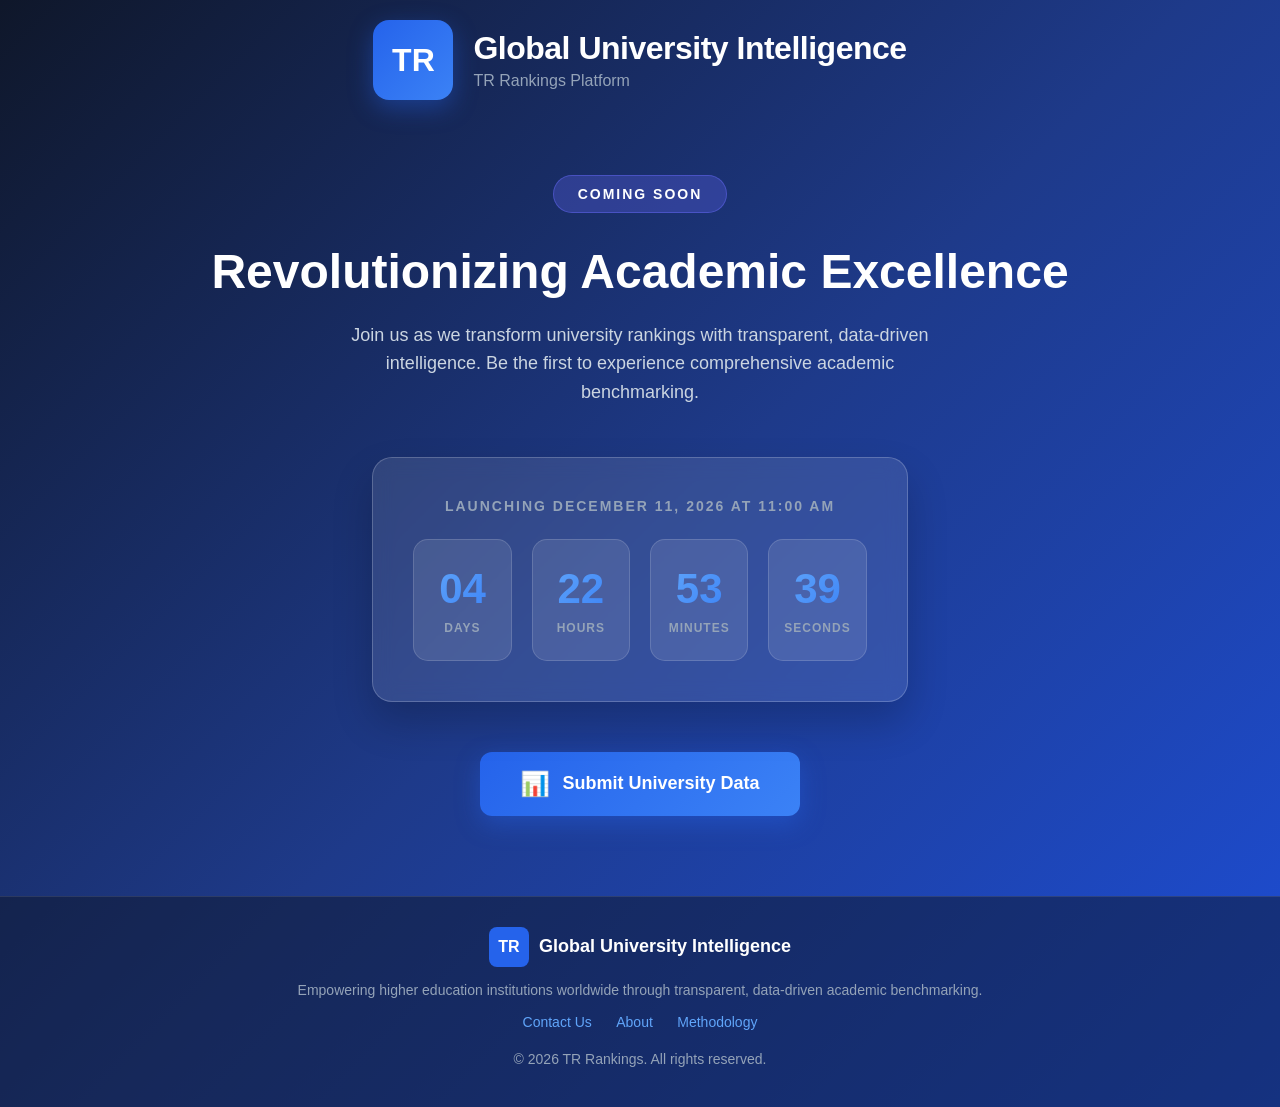
==== index.html @ 33dc9a9e "Update home page with Coming Soon countdown and DataHub button - Redesigned index.html with static H" ====
<!DOCTYPE html>
<html lang="en">
<head>
  <meta charset="UTF-8">
  <meta name="viewport" content="width=device-width, initial-scale=1.0">
  <meta name="description" content="TR Rankings - Global University Intelligence. Launching December 11, 2026 at 11:00 AM.">
  <title>TR Rankings - Global University Intelligence</title>
  <style>
    * {
      margin: 0;
      padding: 0;
      box-sizing: border-box;
    }

    body {
      font-family: 'Segoe UI', Tahoma, Geneva, Verdana, sans-serif;
      background: linear-gradient(135deg, #0f172a 0%, #1e3a8a 50%, #1d4ed8 100%);
      min-height: 100vh;
      color: white;
      display: flex;
      flex-direction: column;
    }

    .container {
      max-width: 1200px;
      margin: 0 auto;
      padding: 20px;
      flex: 1;
      display: flex;
      flex-direction: column;
      justify-content: center;
      align-items: center;
    }

    /* Header / Logo Section */
    .header {
      text-align: center;
      margin-bottom: 60px;
    }

    .logo-container {
      display: inline-flex;
      align-items: center;
      gap: 20px;
      margin-bottom: 15px;
    }

    .logo {
      width: 80px;
      height: 80px;
      background: linear-gradient(135deg, #2563eb 0%, #3b82f6 100%);
      border-radius: 16px;
      display: flex;
      align-items: center;
      justify-content: center;
      font-size: 32px;
      font-weight: bold;
      box-shadow: 0 8px 24px rgba(37, 99, 235, 0.4);
    }

    .brand {
      text-align: left;
    }

    .brand-title {
      font-size: 32px;
      font-weight: bold;
      margin-bottom: 5px;
      letter-spacing: -0.5px;
    }

    .brand-subtitle {
      font-size: 16px;
      color: #94a3b8;
      font-weight: 500;
    }

    /* Coming Soon Badge */
    .coming-soon {
      display: inline-block;
      background: rgba(99, 102, 241, 0.3);
      padding: 10px 24px;
      border-radius: 25px;
      font-size: 14px;
      font-weight: bold;
      text-transform: uppercase;
      letter-spacing: 2px;
      margin-bottom: 30px;
      border: 1px solid rgba(99, 102, 241, 0.5);
      animation: pulse 2s infinite;
    }

    @keyframes pulse {
      0%, 100% {
        box-shadow: 0 0 0 0 rgba(99, 102, 241, 0.4);
      }
      50% {
        box-shadow: 0 0 0 10px rgba(99, 102, 241, 0);
      }
    }

    /* Hero Text */
    .hero-text {
      text-align: center;
      margin-bottom: 50px;
    }

    .hero-text h1 {
      font-size: 48px;
      font-weight: bold;
      margin-bottom: 20px;
      line-height: 1.2;
    }

    .hero-text p {
      font-size: 18px;
      color: #cbd5e1;
      max-width: 600px;
      margin: 0 auto;
      line-height: 1.6;
    }

    /* Countdown Timer */
    .countdown {
      background: rgba(255, 255, 255, 0.1);
      backdrop-filter: blur(10px);
      padding: 40px;
      border-radius: 20px;
      max-width: 700px;
      margin: 0 auto 50px;
      border: 1px solid rgba(255, 255, 255, 0.2);
      box-shadow: 0 20px 40px rgba(0, 0, 0, 0.2);
    }

    .countdown-label {
      text-align: center;
      font-size: 14px;
      font-weight: bold;
      text-transform: uppercase;
      letter-spacing: 2px;
      margin-bottom: 25px;
      color: #94a3b8;
    }

    .countdown-timer {
      display: grid;
      grid-template-columns: repeat(4, 1fr);
      gap: 20px;
    }

    .countdown-item {
      background: rgba(255, 255, 255, 0.1);
      padding: 25px 15px;
      border-radius: 15px;
      text-align: center;
      border: 1px solid rgba(255, 255, 255, 0.15);
      transition: transform 0.3s, box-shadow 0.3s;
    }

    .countdown-item:hover {
      transform: translateY(-5px);
      box-shadow: 0 10px 30px rgba(0, 0, 0, 0.2);
    }

    .countdown-number {
      font-size: 42px;
      font-weight: bold;
      margin-bottom: 8px;
      background: linear-gradient(135deg, #60a5fa 0%, #3b82f6 100%);
      -webkit-background-clip: text;
      -webkit-text-fill-color: transparent;
      background-clip: text;
    }

    .countdown-unit {
      font-size: 12px;
      font-weight: bold;
      text-transform: uppercase;
      letter-spacing: 1px;
      color: #94a3b8;
    }

    /* DataHub Button */
    .datahub-section {
      text-align: center;
      margin-bottom: 60px;
    }

    .datahub-btn {
      display: inline-flex;
      align-items: center;
      gap: 12px;
      padding: 18px 40px;
      background: linear-gradient(135deg, #2563eb 0%, #3b82f6 100%);
      color: white;
      border: none;
      border-radius: 12px;
      font-size: 18px;
      font-weight: bold;
      cursor: pointer;
      text-decoration: none;
      box-shadow: 0 8px 24px rgba(37, 99, 235, 0.4);
      transition: all 0.3s;
    }

    .datahub-btn:hover {
      transform: translateY(-3px);
      box-shadow: 0 12px 32px rgba(37, 99, 235, 0.5);
    }

    .datahub-btn:active {
      transform: translateY(-1px);
    }

    .datahub-btn-icon {
      font-size: 24px;
    }

    /* Footer */
    footer {
      background: rgba(15, 23, 42, 0.5);
      padding: 30px 20px;
      text-align: center;
      border-top: 1px solid rgba(255, 255, 255, 0.1);
    }

    .footer-content {
      max-width: 1200px;
      margin: 0 auto;
    }

    .footer-logo {
      display: inline-flex;
      align-items: center;
      gap: 10px;
      margin-bottom: 15px;
    }

    .footer-logo-box {
      width: 40px;
      height: 40px;
      background: #2563eb;
      border-radius: 8px;
      display: flex;
      align-items: center;
      justify-content: center;
      font-size: 16px;
      font-weight: bold;
    }

    .footer-brand-name {
      font-size: 18px;
      font-weight: bold;
    }

    .footer-text {
      color: #94a3b8;
      font-size: 14px;
      margin-bottom: 10px;
    }

    .footer-links {
      margin-top: 15px;
    }

    .footer-links a {
      color: #60a5fa;
      text-decoration: none;
      margin: 0 10px;
      font-size: 14px;
      transition: color 0.3s;
    }

    .footer-links a:hover {
      color: #93c5fd;
    }

    /* Responsive */
    @media (max-width: 768px) {
      .logo-container {
        flex-direction: column;
        gap: 10px;
      }

      .brand {
        text-align: center;
      }

      .brand-title {
        font-size: 24px;
      }

      .hero-text h1 {
        font-size: 32px;
      }

      .countdown-timer {
        grid-template-columns: repeat(2, 1fr);
        gap: 15px;
      }

      .countdown-number {
        font-size: 32px;
      }

      .datahub-btn {
        padding: 15px 30px;
        font-size: 16px;
      }
    }
  </style>
</head>
<body>

  <div class="container">
    <!-- Header / Logo Section -->
    <header class="header">
      <div class="logo-container">
        <div class="logo">TR</div>
        <div class="brand">
          <div class="brand-title">Global University Intelligence</div>
          <div class="brand-subtitle">TR Rankings Platform</div>
        </div>
      </div>
    </header>

    <!-- Coming Soon Badge -->
    <div class="coming-soon">Coming Soon</div>

    <!-- Hero Text -->
    <div class="hero-text">
      <h1>Revolutionizing Academic Excellence</h1>
      <p>
        Join us as we transform university rankings with transparent, data-driven intelligence.
        Be the first to experience comprehensive academic benchmarking.
      </p>
    </div>

    <!-- Countdown Timer -->
    <div class="countdown">
      <div class="countdown-label">Launching December 11, 2026 at 11:00 AM</div>
      <div class="countdown-timer">
        <div class="countdown-item">
          <div class="countdown-number" id="days">00</div>
          <div class="countdown-unit">Days</div>
        </div>
        <div class="countdown-item">
          <div class="countdown-number" id="hours">00</div>
          <div class="countdown-unit">Hours</div>
        </div>
        <div class="countdown-item">
          <div class="countdown-number" id="minutes">00</div>
          <div class="countdown-unit">Minutes</div>
        </div>
        <div class="countdown-item">
          <div class="countdown-number" id="seconds">00</div>
          <div class="countdown-unit">Seconds</div>
        </div>
      </div>
    </div>

    <!-- DataHub Button -->
    <div class="datahub-section">
      <a href="#datahub" class="datahub-btn" onclick="alert('DataHub form will open here!'); return false;">
        <span class="datahub-btn-icon">📊</span>
        Submit University Data
      </a>
    </div>
  </div>

  <!-- Footer -->
  <footer>
    <div class="footer-content">
      <div class="footer-logo">
        <div class="footer-logo-box">TR</div>
        <div class="footer-brand-name">Global University Intelligence</div>
      </div>
      <p class="footer-text">Empowering higher education institutions worldwide through transparent, data-driven academic benchmarking.</p>
      <div class="footer-links">
        <a href="mailto:admin@trrankings.com">Contact Us</a>
        <a href="#">About</a>
        <a href="#">Methodology</a>
      </div>
      <p class="footer-text" style="margin-top: 20px;">© 2026 TR Rankings. All rights reserved.</p>
    </div>
  </footer>

  <script>
    // Set launch date - December 11, 2026 at 11:00 AM
    const launchDate = new Date('2026-12-11T11:00:00+05:30').getTime();

    // Countdown Timer
    function updateCountdown() {
      const now = new Date().getTime();
      const distance = launchDate - now;

      if (distance < 0) {
        document.getElementById('days').textContent = '00';
        document.getElementById('hours').textContent = '00';
        document.getElementById('minutes').textContent = '00';
        document.getElementById('seconds').textContent = '00';
        return;
      }

      const days = Math.floor(distance / (1000 * 60 * 60 * 24));
      const hours = Math.floor((distance % (1000 * 60 * 60 * 24)) / (1000 * 60 * 60));
      const minutes = Math.floor((distance % (1000 * 60 * 60)) / (1000 * 60));
      const seconds = Math.floor((distance % (1000 * 60)) / 1000);

      document.getElementById('days').textContent = days.toString().padStart(2, '0');
      document.getElementById('hours').textContent = hours.toString().padStart(2, '0');
      document.getElementById('minutes').textContent = minutes.toString().padStart(2, '0');
      document.getElementById('seconds').textContent = seconds.toString().padStart(2, '0');
    }

    // Update countdown every second
    updateCountdown();
    setInterval(updateCountdown, 1000);
  </script>

</body>
</html>
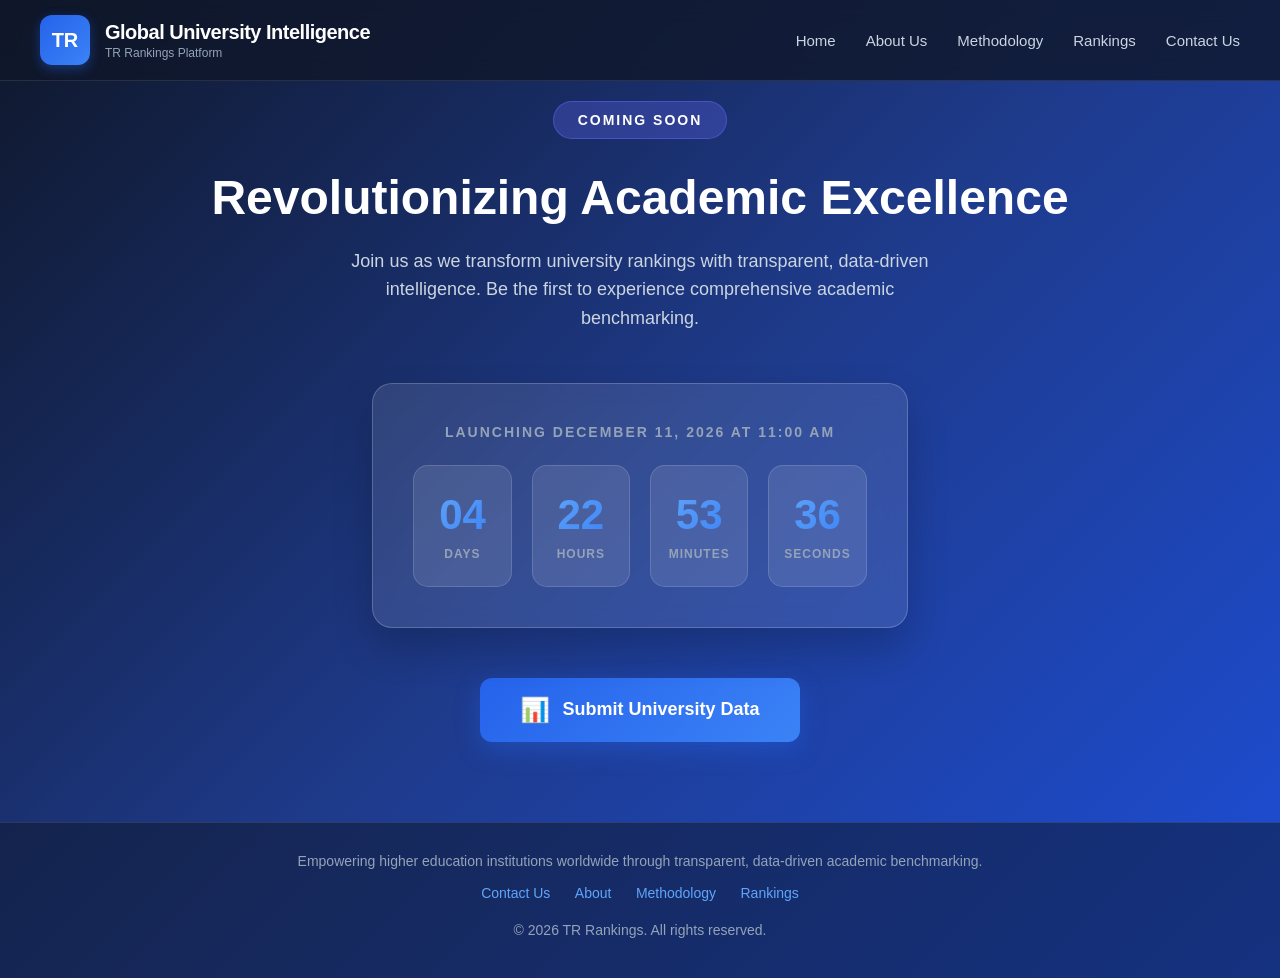
==== commit 65a5f36b: "Add navigation header with brand on left and menu on right - Added sticky navigation header at top o" ====
--- a/index.html
+++ b/index.html
@@ -21,6 +21,99 @@
       flex-direction: column;
     }
 
+    /* Navigation Header */
+    .nav-header {
+      background: rgba(15, 23, 42, 0.8);
+      backdrop-filter: blur(10px);
+      padding: 15px 40px;
+      display: flex;
+      justify-content: space-between;
+      align-items: center;
+      border-bottom: 1px solid rgba(255, 255, 255, 0.1);
+      position: sticky;
+      top: 0;
+      z-index: 1000;
+    }
+
+    .nav-brand {
+      display: flex;
+      align-items: center;
+      gap: 15px;
+    }
+
+    .logo {
+      width: 50px;
+      height: 50px;
+      background: linear-gradient(135deg, #2563eb 0%, #3b82f6 100%);
+      border-radius: 12px;
+      display: flex;
+      align-items: center;
+      justify-content: center;
+      font-size: 20px;
+      font-weight: bold;
+      box-shadow: 0 4px 12px rgba(37, 99, 235, 0.4);
+    }
+
+    .brand {
+      text-align: left;
+    }
+
+    .brand-title {
+      font-size: 20px;
+      font-weight: bold;
+      margin-bottom: 2px;
+      letter-spacing: -0.5px;
+    }
+
+    .brand-subtitle {
+      font-size: 12px;
+      color: #94a3b8;
+      font-weight: 500;
+    }
+
+    .nav-menu {
+      display: flex;
+      gap: 30px;
+      align-items: center;
+    }
+
+    .nav-menu a {
+      color: #cbd5e1;
+      text-decoration: none;
+      font-size: 15px;
+      font-weight: 500;
+      transition: color 0.3s;
+      position: relative;
+    }
+
+    .nav-menu a:hover {
+      color: #60a5fa;
+    }
+
+    .nav-menu a::after {
+      content: '';
+      position: absolute;
+      bottom: -5px;
+      left: 0;
+      width: 0;
+      height: 2px;
+      background: #60a5fa;
+      transition: width 0.3s;
+    }
+
+    .nav-menu a:hover::after {
+      width: 100%;
+    }
+
+    .mobile-menu-toggle {
+      display: none;
+      background: none;
+      border: none;
+      color: white;
+      font-size: 24px;
+      cursor: pointer;
+    }
+
     .container {
       max-width: 1200px;
       margin: 0 auto;
@@ -30,49 +123,6 @@
       flex-direction: column;
       justify-content: center;
       align-items: center;
-    }
-
-    /* Header / Logo Section */
-    .header {
-      text-align: center;
-      margin-bottom: 60px;
-    }
-
-    .logo-container {
-      display: inline-flex;
-      align-items: center;
-      gap: 20px;
-      margin-bottom: 15px;
-    }
-
-    .logo {
-      width: 80px;
-      height: 80px;
-      background: linear-gradient(135deg, #2563eb 0%, #3b82f6 100%);
-      border-radius: 16px;
-      display: flex;
-      align-items: center;
-      justify-content: center;
-      font-size: 32px;
-      font-weight: bold;
-      box-shadow: 0 8px 24px rgba(37, 99, 235, 0.4);
-    }
-
-    .brand {
-      text-align: left;
-    }
-
-    .brand-title {
-      font-size: 32px;
-      font-weight: bold;
-      margin-bottom: 5px;
-      letter-spacing: -0.5px;
-    }
-
-    .brand-subtitle {
-      font-size: 16px;
-      color: #94a3b8;
-      font-weight: 500;
     }
 
     /* Coming Soon Badge */
@@ -229,30 +279,6 @@
       margin: 0 auto;
     }
 
-    .footer-logo {
-      display: inline-flex;
-      align-items: center;
-      gap: 10px;
-      margin-bottom: 15px;
-    }
-
-    .footer-logo-box {
-      width: 40px;
-      height: 40px;
-      background: #2563eb;
-      border-radius: 8px;
-      display: flex;
-      align-items: center;
-      justify-content: center;
-      font-size: 16px;
-      font-weight: bold;
-    }
-
-    .footer-brand-name {
-      font-size: 18px;
-      font-weight: bold;
-    }
-
     .footer-text {
       color: #94a3b8;
       font-size: 14px;
@@ -277,17 +303,50 @@
 
     /* Responsive */
     @media (max-width: 768px) {
-      .logo-container {
+      .mobile-menu-toggle {
+        display: block;
+      }
+
+      .nav-menu {
+        display: none;
         flex-direction: column;
-        gap: 10px;
-      }
-
-      .brand {
+        position: absolute;
+        top: 100%;
+        left: 0;
+        right: 0;
+        background: rgba(15, 23, 42, 0.95);
+        backdrop-filter: blur(10px);
+        padding: 20px;
+        border-bottom: 1px solid rgba(255, 255, 255, 0.1);
+        gap: 15px;
+      }
+
+      .nav-menu.show {
+        display: flex;
+      }
+
+      .nav-menu a {
+        font-size: 16px;
+        padding: 10px;
         text-align: center;
       }
 
+      .nav-brand {
+        flex: 1;
+      }
+
       .brand-title {
-        font-size: 24px;
+        font-size: 16px;
+      }
+
+      .brand-subtitle {
+        font-size: 11px;
+      }
+
+      .logo {
+        width: 40px;
+        height: 40px;
+        font-size: 16px;
       }
 
       .hero-text h1 {
@@ -312,18 +371,26 @@
 </head>
 <body>
 
+  <!-- Navigation Header -->
+  <nav class="nav-header">
+    <div class="nav-brand">
+      <div class="logo">TR</div>
+      <div class="brand">
+        <div class="brand-title">Global University Intelligence</div>
+        <div class="brand-subtitle">TR Rankings Platform</div>
+      </div>
+    </div>
+    <button class="mobile-menu-toggle" onclick="toggleMobileMenu()">☰</button>
+    <div class="nav-menu" id="navMenu">
+      <a href="index.html">Home</a>
+      <a href="about.html">About Us</a>
+      <a href="methodology.html">Methodology</a>
+      <a href="rankings.html">Rankings</a>
+      <a href="#contact">Contact Us</a>
+    </div>
+  </nav>
+
   <div class="container">
-    <!-- Header / Logo Section -->
-    <header class="header">
-      <div class="logo-container">
-        <div class="logo">TR</div>
-        <div class="brand">
-          <div class="brand-title">Global University Intelligence</div>
-          <div class="brand-subtitle">TR Rankings Platform</div>
-        </div>
-      </div>
-    </header>
-
     <!-- Coming Soon Badge -->
     <div class="coming-soon">Coming Soon</div>
 
@@ -371,21 +438,24 @@
   <!-- Footer -->
   <footer>
     <div class="footer-content">
-      <div class="footer-logo">
-        <div class="footer-logo-box">TR</div>
-        <div class="footer-brand-name">Global University Intelligence</div>
-      </div>
       <p class="footer-text">Empowering higher education institutions worldwide through transparent, data-driven academic benchmarking.</p>
       <div class="footer-links">
         <a href="mailto:admin@trrankings.com">Contact Us</a>
-        <a href="#">About</a>
-        <a href="#">Methodology</a>
+        <a href="about.html">About</a>
+        <a href="methodology.html">Methodology</a>
+        <a href="rankings.html">Rankings</a>
       </div>
       <p class="footer-text" style="margin-top: 20px;">© 2026 TR Rankings. All rights reserved.</p>
     </div>
   </footer>
 
   <script>
+    // Mobile menu toggle
+    function toggleMobileMenu() {
+      const navMenu = document.getElementById('navMenu');
+      navMenu.classList.toggle('show');
+    }
+
     // Set launch date - December 11, 2026 at 11:00 AM
     const launchDate = new Date('2026-12-11T11:00:00+05:30').getTime();
 
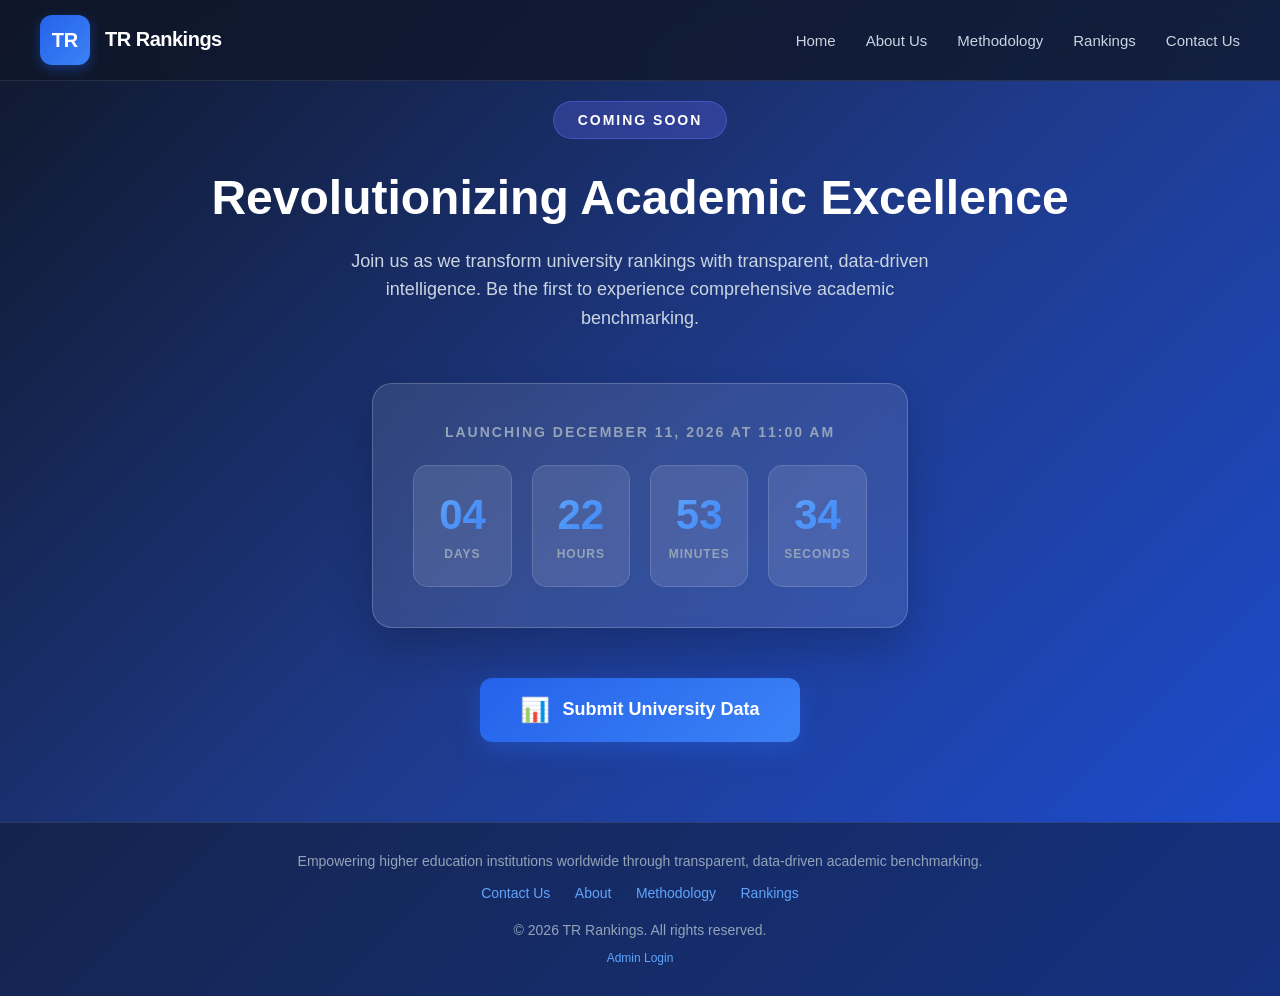
==== commit ca62f437: "update index.html" ====
--- a/index.html
+++ b/index.html
@@ -4,7 +4,7 @@
   <meta charset="UTF-8">
   <meta name="viewport" content="width=device-width, initial-scale=1.0">
   <meta name="description" content="TR Rankings - Global University Intelligence. Launching December 11, 2026 at 11:00 AM.">
-  <title>TR Rankings - Global University Intelligence</title>
+  <title>TR Rankings</title>
   <style>
     * {
       margin: 0;
@@ -301,6 +301,136 @@
       color: #93c5fd;
     }
 
+    /* Modal Styles */
+    .modal {
+      display: none;
+      position: fixed;
+      z-index: 2000;
+      left: 0;
+      top: 0;
+      width: 100%;
+      height: 100%;
+      background-color: rgba(0, 0, 0, 0.7);
+      backdrop-filter: blur(5px);
+    }
+
+    .modal.show {
+      display: flex;
+      align-items: center;
+      justify-content: center;
+    }
+
+    .modal-content {
+      background: linear-gradient(135deg, #1e3a8a 0%, #1d4ed8 100%);
+      padding: 40px;
+      border-radius: 20px;
+      max-width: 600px;
+      width: 90%;
+      max-height: 90vh;
+      overflow-y: auto;
+      border: 1px solid rgba(255, 255, 255, 0.2);
+      box-shadow: 0 20px 60px rgba(0, 0, 0, 0.4);
+      position: relative;
+    }
+
+    .modal-close {
+      position: absolute;
+      top: 20px;
+      right: 25px;
+      font-size: 28px;
+      font-weight: bold;
+      color: #cbd5e1;
+      cursor: pointer;
+      transition: color 0.3s;
+    }
+
+    .modal-close:hover {
+      color: white;
+    }
+
+    .modal-title {
+      font-size: 28px;
+      font-weight: bold;
+      margin-bottom: 10px;
+      text-align: center;
+    }
+
+    .modal-subtitle {
+      font-size: 14px;
+      color: #94a3b8;
+      text-align: center;
+      margin-bottom: 30px;
+    }
+
+    .form-group {
+      margin-bottom: 20px;
+    }
+
+    .form-label {
+      display: block;
+      margin-bottom: 8px;
+      font-size: 14px;
+      font-weight: 500;
+      color: #cbd5e1;
+    }
+
+    .form-input,
+    .form-textarea,
+    .form-select {
+      width: 100%;
+      padding: 12px 15px;
+      background: rgba(255, 255, 255, 0.1);
+      border: 1px solid rgba(255, 255, 255, 0.2);
+      border-radius: 10px;
+      color: white;
+      font-size: 14px;
+      transition: all 0.3s;
+    }
+
+    .form-input:focus,
+    .form-textarea:focus,
+    .form-select:focus {
+      outline: none;
+      border-color: #60a5fa;
+      background: rgba(255, 255, 255, 0.15);
+    }
+
+    .form-textarea {
+      min-height: 100px;
+      resize: vertical;
+    }
+
+    .form-submit {
+      width: 100%;
+      padding: 15px;
+      background: linear-gradient(135deg, #2563eb 0%, #3b82f6 100%);
+      color: white;
+      border: none;
+      border-radius: 10px;
+      font-size: 16px;
+      font-weight: bold;
+      cursor: pointer;
+      transition: all 0.3s;
+      box-shadow: 0 4px 12px rgba(37, 99, 235, 0.4);
+    }
+
+    .form-submit:hover {
+      transform: translateY(-2px);
+      box-shadow: 0 6px 16px rgba(37, 99, 235, 0.5);
+    }
+
+    .admin-login-link {
+      color: #60a5fa;
+      text-decoration: none;
+      font-size: 12px;
+      cursor: pointer;
+      transition: color 0.3s;
+    }
+
+    .admin-login-link:hover {
+      color: #93c5fd;
+    }
+
     /* Responsive */
     @media (max-width: 768px) {
       .mobile-menu-toggle {
@@ -376,8 +506,7 @@
     <div class="nav-brand">
       <div class="logo">TR</div>
       <div class="brand">
-        <div class="brand-title">Global University Intelligence</div>
-        <div class="brand-subtitle">TR Rankings Platform</div>
+        <div class="brand-title">TR Rankings</div>
       </div>
     </div>
     <button class="mobile-menu-toggle" onclick="toggleMobileMenu()">☰</button>
@@ -386,7 +515,7 @@
       <a href="about.html">About Us</a>
       <a href="methodology.html">Methodology</a>
       <a href="rankings.html">Rankings</a>
-      <a href="#contact">Contact Us</a>
+      <a href="#contact" onclick="openContact(); return false;">Contact Us</a>
     </div>
   </nav>
 
@@ -428,7 +557,7 @@
 
     <!-- DataHub Button -->
     <div class="datahub-section">
-      <a href="#datahub" class="datahub-btn" onclick="alert('DataHub form will open here!'); return false;">
+      <a href="#" class="datahub-btn">
         <span class="datahub-btn-icon">📊</span>
         Submit University Data
       </a>
@@ -440,14 +569,104 @@
     <div class="footer-content">
       <p class="footer-text">Empowering higher education institutions worldwide through transparent, data-driven academic benchmarking.</p>
       <div class="footer-links">
-        <a href="mailto:admin@trrankings.com">Contact Us</a>
+        <a href="#contact" onclick="openContact(); return false;">Contact Us</a>
         <a href="about.html">About</a>
         <a href="methodology.html">Methodology</a>
         <a href="rankings.html">Rankings</a>
       </div>
       <p class="footer-text" style="margin-top: 20px;">© 2026 TR Rankings. All rights reserved.</p>
+      <p style="margin-top: 10px;">
+        <a onclick="openAdminLogin()" class="admin-login-link">Admin Login</a>
+      </p>
     </div>
   </footer>
+
+  <!-- University Data Submission Modal -->
+  <div id="datahubModal" class="modal">
+    <div class="modal-content">
+      <span class="modal-close" onclick="closeModal('datahubModal')">&times;</span>
+      <h2 class="modal-title">Submit University Data</h2>
+      <p class="modal-subtitle">Your data will be sent to admin@trranking.com</p>
+      <form id="universityDataForm" onsubmit="submitUniversityData(event)">
+        <div class="form-group">
+          <label class="form-label">University Name *</label>
+          <input type="text" class="form-input" name="universityName" required placeholder="Enter university name">
+        </div>
+        <div class="form-group">
+          <label class="form-label">Contact Email *</label>
+          <input type="email" class="form-input" name="contactEmail" required placeholder="Enter your email">
+        </div>
+        <div class="form-group">
+          <label class="form-label">Country *</label>
+          <input type="text" class="form-input" name="country" required placeholder="Enter country">
+        </div>
+        <div class="form-group">
+          <label class="form-label">Data Category</label>
+          <select class="form-select" name="dataCategory">
+            <option value="research">Research Output</option>
+            <option value="teaching">Teaching Quality</option>
+            <option value="citations">Citations</option>
+            <option value="international">International Outlook</option>
+            <option value="industry">Industry Income</option>
+            <option value="other">Other</option>
+          </select>
+        </div>
+        <div class="form-group">
+          <label class="form-label">Description / Additional Information</label>
+          <textarea class="form-textarea" name="description" placeholder="Describe the data you're submitting..."></textarea>
+        </div>
+        <button type="submit" class="form-submit">Submit Data</button>
+      </form>
+    </div>
+  </div>
+
+  <!-- Contact Form Modal -->
+  <div id="contactModal" class="modal">
+    <div class="modal-content">
+      <span class="modal-close" onclick="closeModal('contactModal')">&times;</span>
+      <h2 class="modal-title">Contact Us</h2>
+      <p class="modal-subtitle">Your message will be sent to admin@trranking.com</p>
+      <form id="contactForm" onsubmit="submitContactForm(event)">
+        <div class="form-group">
+          <label class="form-label">Your Name *</label>
+          <input type="text" class="form-input" name="name" required placeholder="Enter your name">
+        </div>
+        <div class="form-group">
+          <label class="form-label">Email Address *</label>
+          <input type="email" class="form-input" name="email" required placeholder="Enter your email">
+        </div>
+        <div class="form-group">
+          <label class="form-label">Subject *</label>
+          <input type="text" class="form-input" name="subject" required placeholder="Enter subject">
+        </div>
+        <div class="form-group">
+          <label class="form-label">Message *</label>
+          <textarea class="form-textarea" name="message" required placeholder="Enter your message..."></textarea>
+        </div>
+        <button type="submit" class="form-submit">Send Message</button>
+      </form>
+    </div>
+  </div>
+
+  <!-- Admin Login Modal -->
+  <div id="adminModal" class="modal">
+    <div class="modal-content">
+      <span class="modal-close" onclick="closeModal('adminModal')">&times;</span>
+      <h2 class="modal-title">Admin Login</h2>
+      <p class="modal-subtitle">Access will redirect to Zoho Mail for admin@trranking.com</p>
+      <form id="adminLoginForm" onsubmit="submitAdminLogin(event)">
+        <div class="form-group">
+          <label class="form-label">Email</label>
+          <input type="email" class="form-input" name="email" value="admin@trranking.com" readonly>
+        </div>
+        <div class="form-group">
+          <label class="form-label">Password</label>
+          <input type="password" class="form-input" name="password" placeholder="Enter your password">
+        </div>
+        <button type="submit" class="form-submit">Login to Zoho Mail</button>
+      </form>
+    </div>
+  </div>
 
   <script>
     // Mobile menu toggle
@@ -455,6 +674,104 @@
       const navMenu = document.getElementById('navMenu');
       navMenu.classList.toggle('show');
     }
+
+    // Modal functions
+    function openModal(modalId) {
+      document.getElementById(modalId).classList.add('show');
+      document.body.style.overflow = 'hidden';
+    }
+
+    function closeModal(modalId) {
+      document.getElementById(modalId).classList.remove('show');
+      document.body.style.overflow = 'auto';
+    }
+
+    // Close modal when clicking outside
+    window.onclick = function(event) {
+      if (event.target.classList.contains('modal')) {
+        event.target.classList.remove('show');
+        document.body.style.overflow = 'auto';
+      }
+    }
+
+    // Open DataHub modal
+    function openDataHub() {
+      openModal('datahubModal');
+    }
+
+    // Open Contact modal
+    function openContact() {
+      openModal('contactModal');
+    }
+
+    // Open Admin Login modal
+    function openAdminLogin() {
+      openModal('adminModal');
+    }
+
+    // Submit University Data form
+    function submitUniversityData(event) {
+      event.preventDefault();
+      const form = event.target;
+      const formData = new FormData(form);
+
+      const universityName = formData.get('universityName');
+      const contactEmail = formData.get('contactEmail');
+      const country = formData.get('country');
+      const dataCategory = formData.get('dataCategory');
+      const description = formData.get('description');
+
+      const subject = encodeURIComponent(`University Data Submission - ${universityName}`);
+      const body = encodeURIComponent(
+        `University Name: ${universityName}\n` +
+        `Contact Email: ${contactEmail}\n` +
+        `Country: ${country}\n` +
+        `Data Category: ${dataCategory}\n\n` +
+        `Description:\n${description}`
+      );
+
+      window.location.href = `mailto:admin@trranking.com?subject=${subject}&body=${body}`;
+      closeModal('datahubModal');
+      form.reset();
+    }
+
+    // Submit Contact form
+    function submitContactForm(event) {
+      event.preventDefault();
+      const form = event.target;
+      const formData = new FormData(form);
+
+      const name = formData.get('name');
+      const email = formData.get('email');
+      const subject = formData.get('subject');
+      const message = formData.get('message');
+
+      const mailSubject = encodeURIComponent(`Contact Form: ${subject}`);
+      const body = encodeURIComponent(
+        `Name: ${name}\n` +
+        `Email: ${email}\n\n` +
+        `Message:\n${message}`
+      );
+
+      window.location.href = `mailto:admin@trranking.com?subject=${mailSubject}&body=${body}`;
+      closeModal('contactModal');
+      form.reset();
+    }
+
+    // Submit Admin Login form - redirects to Zoho Mail
+    function submitAdminLogin(event) {
+      event.preventDefault();
+      closeModal('adminModal');
+      window.open('https://mail.zoho.com', '_blank');
+    }
+
+    // Update Submit University Data button to open modal
+    document.querySelector('.datahub-btn').addEventListener('click', function(e) {
+      e.preventDefault();
+      openDataHub();
+    });
+
+
 
     // Set launch date - December 11, 2026 at 11:00 AM
     const launchDate = new Date('2026-12-11T11:00:00+05:30').getTime();
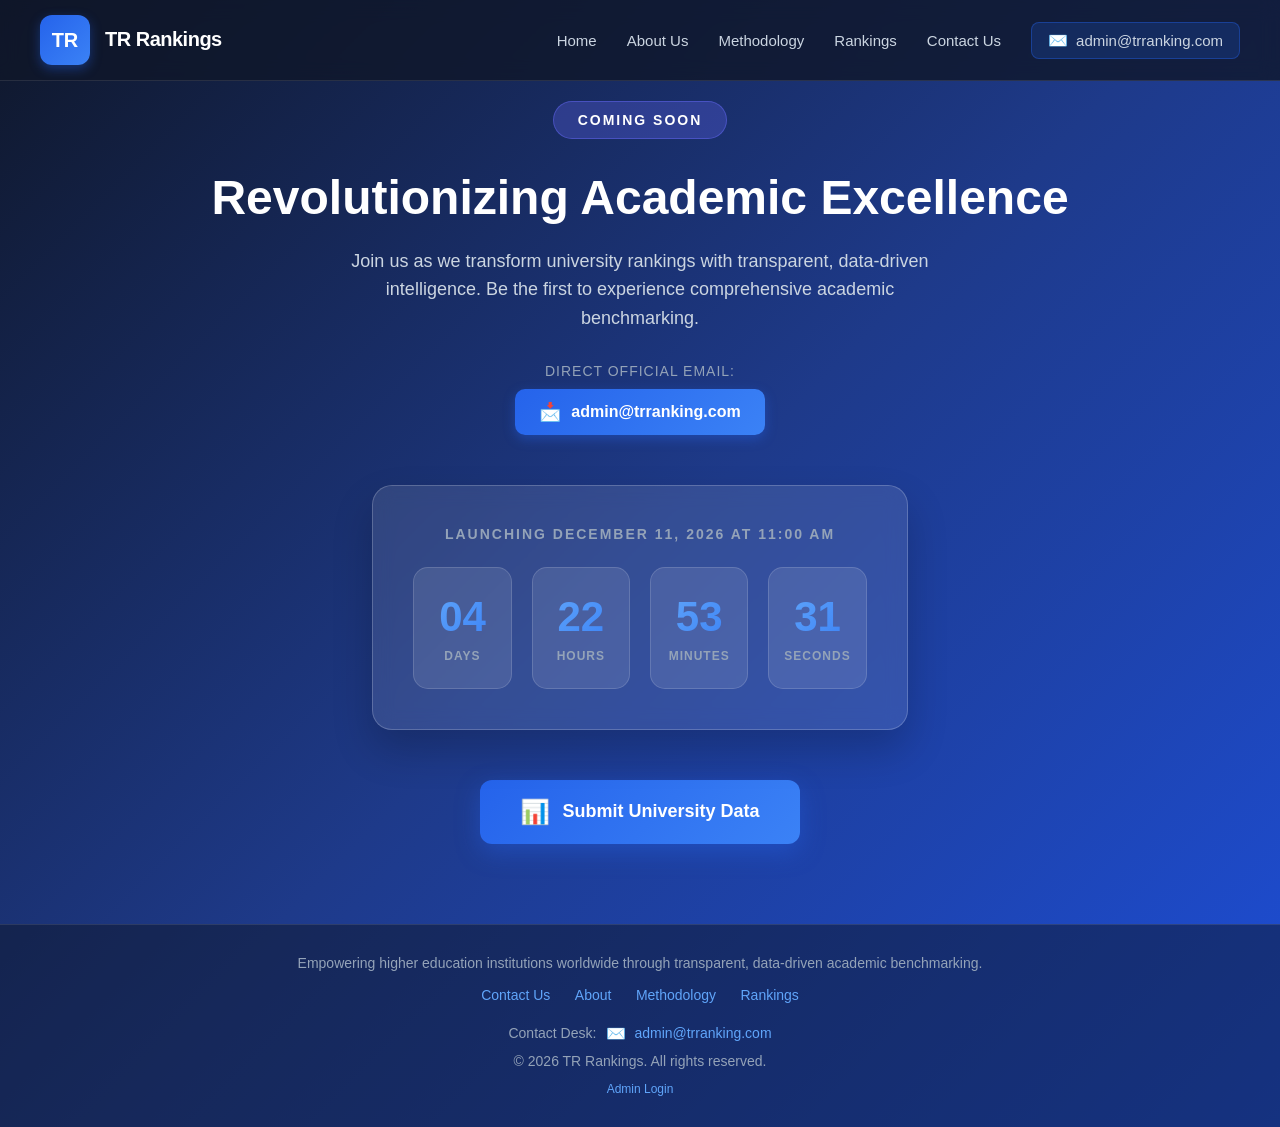
==== commit 7d86bab6: "update index.html" ====
--- a/index.html
+++ b/index.html
@@ -431,6 +431,115 @@
       color: #93c5fd;
     }
 
+    .email-link {
+      color: #60a5fa;
+      text-decoration: none;
+      font-weight: 500;
+      transition: color 0.3s;
+    }
+
+    .email-link:hover {
+      color: #93c5fd;
+      text-decoration: underline;
+    }
+
+    .nav-email-btn {
+      display: inline-flex;
+      align-items: center;
+      gap: 8px;
+      padding: 8px 16px;
+      background: rgba(37, 99, 235, 0.2);
+      border: 1px solid rgba(37, 99, 235, 0.4);
+      border-radius: 8px;
+      color: #60a5fa;
+      text-decoration: none;
+      font-size: 14px;
+      font-weight: 500;
+      transition: all 0.3s;
+    }
+
+    .nav-email-btn:hover {
+      background: rgba(37, 99, 235, 0.3);
+      border-color: rgba(37, 99, 235, 0.6);
+      color: #93c5fd;
+      transform: translateY(-2px);
+    }
+
+    .nav-email-icon {
+      font-size: 16px;
+    }
+
+    .hero-email-section {
+      margin-top: 30px;
+      text-align: center;
+    }
+
+    .hero-email-label {
+      font-size: 14px;
+      color: #94a3b8;
+      margin-bottom: 10px;
+      font-weight: 500;
+      text-transform: uppercase;
+      letter-spacing: 1px;
+    }
+
+    .hero-email-btn {
+      display: inline-flex;
+      align-items: center;
+      gap: 10px;
+      padding: 12px 24px;
+      background: linear-gradient(135deg, #2563eb 0%, #3b82f6 100%);
+      color: white;
+      text-decoration: none;
+      font-size: 16px;
+      font-weight: 600;
+      border-radius: 10px;
+      box-shadow: 0 4px 12px rgba(37, 99, 235, 0.4);
+      transition: all 0.3s;
+    }
+
+    .hero-email-btn:hover {
+      transform: translateY(-3px);
+      box-shadow: 0 6px 16px rgba(37, 99, 235, 0.5);
+    }
+
+    .hero-email-icon {
+      font-size: 18px;
+    }
+
+    .footer-contact-section {
+      margin-top: 20px;
+      display: flex;
+      align-items: center;
+      justify-content: center;
+      gap: 10px;
+    }
+
+    .footer-contact-label {
+      font-size: 14px;
+      color: #94a3b8;
+      font-weight: 500;
+    }
+
+    .footer-contact-email {
+      display: inline-flex;
+      align-items: center;
+      gap: 8px;
+      color: #60a5fa;
+      text-decoration: none;
+      font-size: 14px;
+      font-weight: 500;
+      transition: color 0.3s;
+    }
+
+    .footer-contact-email:hover {
+      color: #93c5fd;
+    }
+
+    .footer-contact-icon {
+      font-size: 16px;
+    }
+
     /* Responsive */
     @media (max-width: 768px) {
       .mobile-menu-toggle {
@@ -461,6 +570,12 @@
         text-align: center;
       }
 
+      .nav-email-btn {
+        justify-content: center;
+        width: fit-content;
+        margin: 10px auto;
+      }
+
       .nav-brand {
         flex: 1;
       }
@@ -495,6 +610,20 @@
       .datahub-btn {
         padding: 15px 30px;
         font-size: 16px;
+      }
+
+      .hero-email-btn {
+        padding: 10px 20px;
+        font-size: 14px;
+      }
+
+      .hero-email-icon {
+        font-size: 16px;
+      }
+
+      .footer-contact-section {
+        flex-direction: column;
+        gap: 8px;
       }
     }
   </style>
@@ -516,6 +645,10 @@
       <a href="methodology.html">Methodology</a>
       <a href="rankings.html">Rankings</a>
       <a href="#contact" onclick="openContact(); return false;">Contact Us</a>
+      <a href="mailto:admin@trranking.com" class="nav-email-btn">
+        <span class="nav-email-icon">✉️</span>
+        admin@trranking.com
+      </a>
     </div>
   </nav>
 
@@ -530,6 +663,13 @@
         Join us as we transform university rankings with transparent, data-driven intelligence.
         Be the first to experience comprehensive academic benchmarking.
       </p>
+      <div class="hero-email-section">
+        <div class="hero-email-label">Direct Official Email:</div>
+        <a href="mailto:admin@trranking.com" class="hero-email-btn">
+          <span class="hero-email-icon">📩</span>
+          admin@trranking.com
+        </a>
+      </div>
     </div>
 
     <!-- Countdown Timer -->
@@ -574,7 +714,14 @@
         <a href="methodology.html">Methodology</a>
         <a href="rankings.html">Rankings</a>
       </div>
-      <p class="footer-text" style="margin-top: 20px;">© 2026 TR Rankings. All rights reserved.</p>
+      <div class="footer-contact-section">
+        <span class="footer-contact-label">Contact Desk:</span>
+        <a href="mailto:admin@trranking.com" class="footer-contact-email">
+          <span class="footer-contact-icon">✉️</span>
+          admin@trranking.com
+        </a>
+      </div>
+      <p class="footer-text" style="margin-top: 10px;">© 2026 TR Rankings. All rights reserved.</p>
       <p style="margin-top: 10px;">
         <a onclick="openAdminLogin()" class="admin-login-link">Admin Login</a>
       </p>
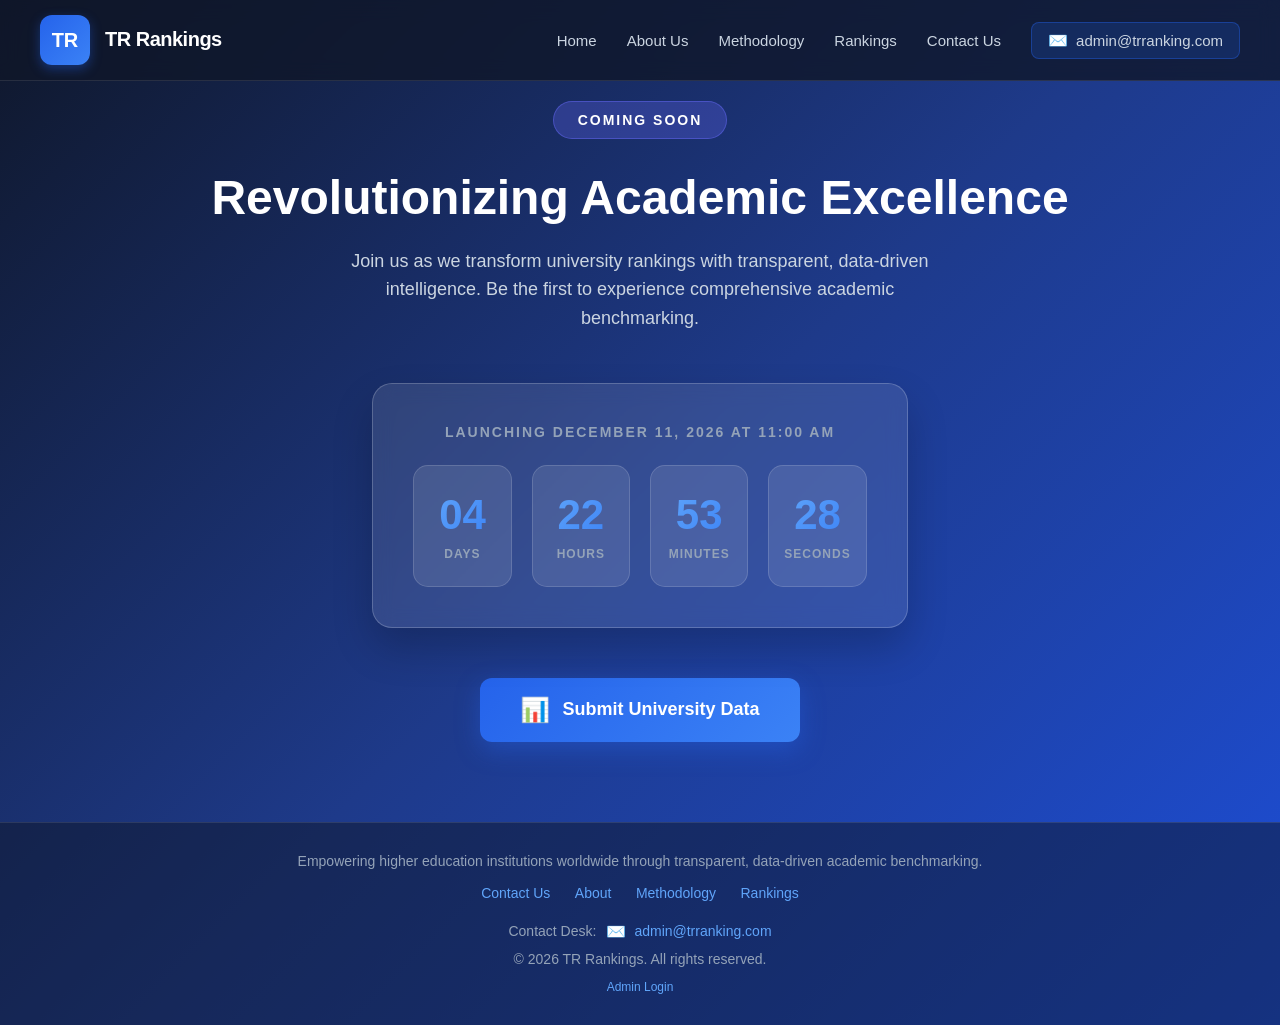
==== commit 7f06c016: "update index.html and style.css" ====
--- a/index.html
+++ b/index.html
@@ -469,44 +469,6 @@
       font-size: 16px;
     }
 
-    .hero-email-section {
-      margin-top: 30px;
-      text-align: center;
-    }
-
-    .hero-email-label {
-      font-size: 14px;
-      color: #94a3b8;
-      margin-bottom: 10px;
-      font-weight: 500;
-      text-transform: uppercase;
-      letter-spacing: 1px;
-    }
-
-    .hero-email-btn {
-      display: inline-flex;
-      align-items: center;
-      gap: 10px;
-      padding: 12px 24px;
-      background: linear-gradient(135deg, #2563eb 0%, #3b82f6 100%);
-      color: white;
-      text-decoration: none;
-      font-size: 16px;
-      font-weight: 600;
-      border-radius: 10px;
-      box-shadow: 0 4px 12px rgba(37, 99, 235, 0.4);
-      transition: all 0.3s;
-    }
-
-    .hero-email-btn:hover {
-      transform: translateY(-3px);
-      box-shadow: 0 6px 16px rgba(37, 99, 235, 0.5);
-    }
-
-    .hero-email-icon {
-      font-size: 18px;
-    }
-
     .footer-contact-section {
       margin-top: 20px;
       display: flex;
@@ -609,15 +571,6 @@
 
       .datahub-btn {
         padding: 15px 30px;
-        font-size: 16px;
-      }
-
-      .hero-email-btn {
-        padding: 10px 20px;
-        font-size: 14px;
-      }
-
-      .hero-email-icon {
         font-size: 16px;
       }
 
@@ -663,13 +616,6 @@
         Join us as we transform university rankings with transparent, data-driven intelligence.
         Be the first to experience comprehensive academic benchmarking.
       </p>
-      <div class="hero-email-section">
-        <div class="hero-email-label">Direct Official Email:</div>
-        <a href="mailto:admin@trranking.com" class="hero-email-btn">
-          <span class="hero-email-icon">📩</span>
-          admin@trranking.com
-        </a>
-      </div>
     </div>
 
     <!-- Countdown Timer -->
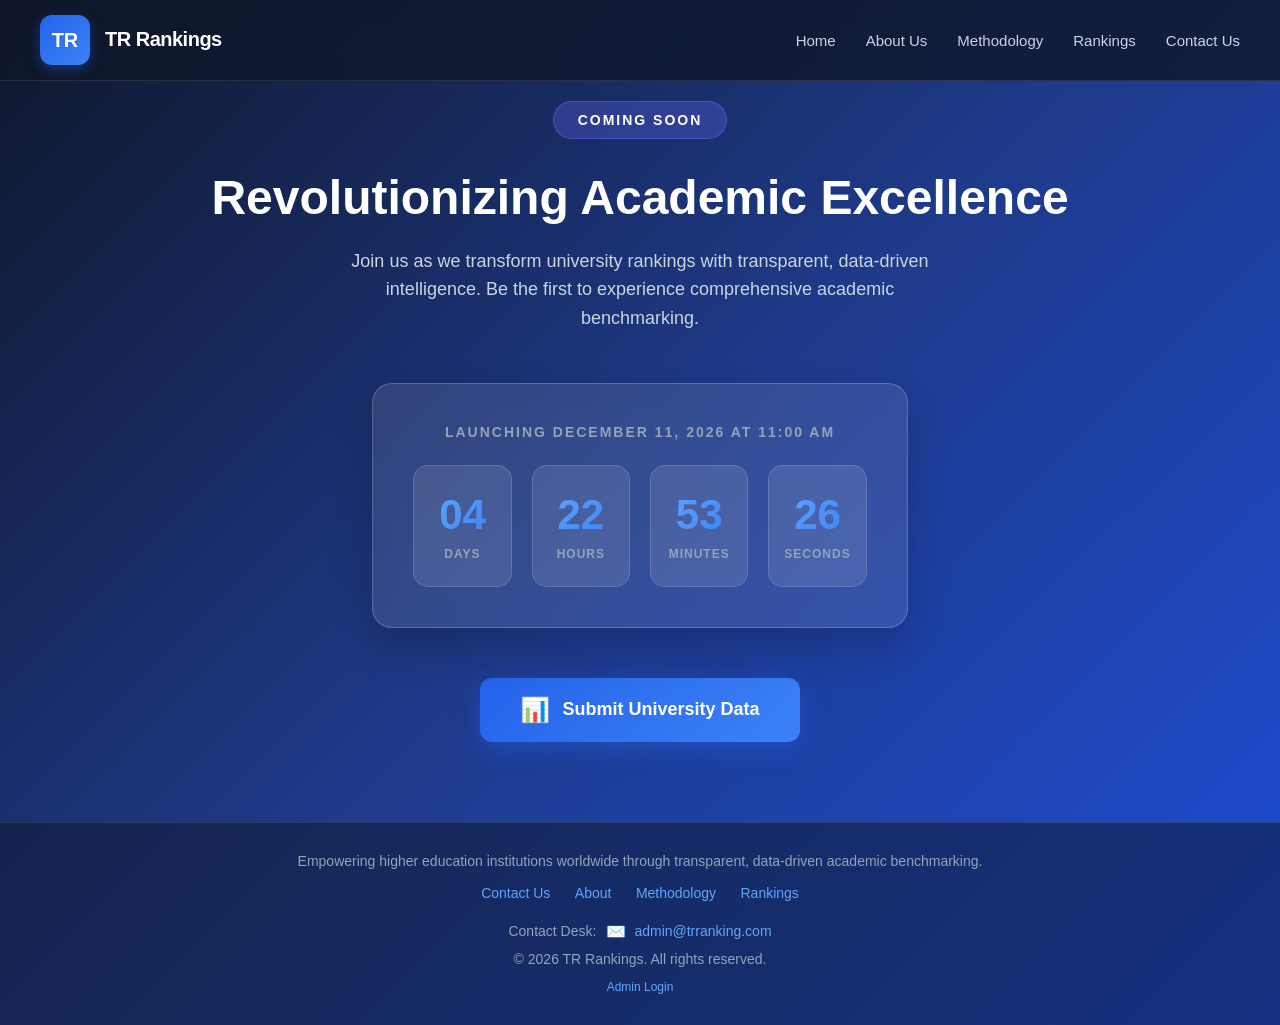
==== commit ee7585c9: "Update index.html and style.css for TR Rankings Data Hub" ====
--- a/index.html
+++ b/index.html
@@ -443,32 +443,6 @@
       text-decoration: underline;
     }
 
-    .nav-email-btn {
-      display: inline-flex;
-      align-items: center;
-      gap: 8px;
-      padding: 8px 16px;
-      background: rgba(37, 99, 235, 0.2);
-      border: 1px solid rgba(37, 99, 235, 0.4);
-      border-radius: 8px;
-      color: #60a5fa;
-      text-decoration: none;
-      font-size: 14px;
-      font-weight: 500;
-      transition: all 0.3s;
-    }
-
-    .nav-email-btn:hover {
-      background: rgba(37, 99, 235, 0.3);
-      border-color: rgba(37, 99, 235, 0.6);
-      color: #93c5fd;
-      transform: translateY(-2px);
-    }
-
-    .nav-email-icon {
-      font-size: 16px;
-    }
-
     .footer-contact-section {
       margin-top: 20px;
       display: flex;
@@ -530,12 +504,6 @@
         font-size: 16px;
         padding: 10px;
         text-align: center;
-      }
-
-      .nav-email-btn {
-        justify-content: center;
-        width: fit-content;
-        margin: 10px auto;
       }
 
       .nav-brand {
@@ -598,10 +566,6 @@
       <a href="methodology.html">Methodology</a>
       <a href="rankings.html">Rankings</a>
       <a href="#contact" onclick="openContact(); return false;">Contact Us</a>
-      <a href="mailto:admin@trranking.com" class="nav-email-btn">
-        <span class="nav-email-icon">✉️</span>
-        admin@trranking.com
-      </a>
     </div>
   </nav>
 
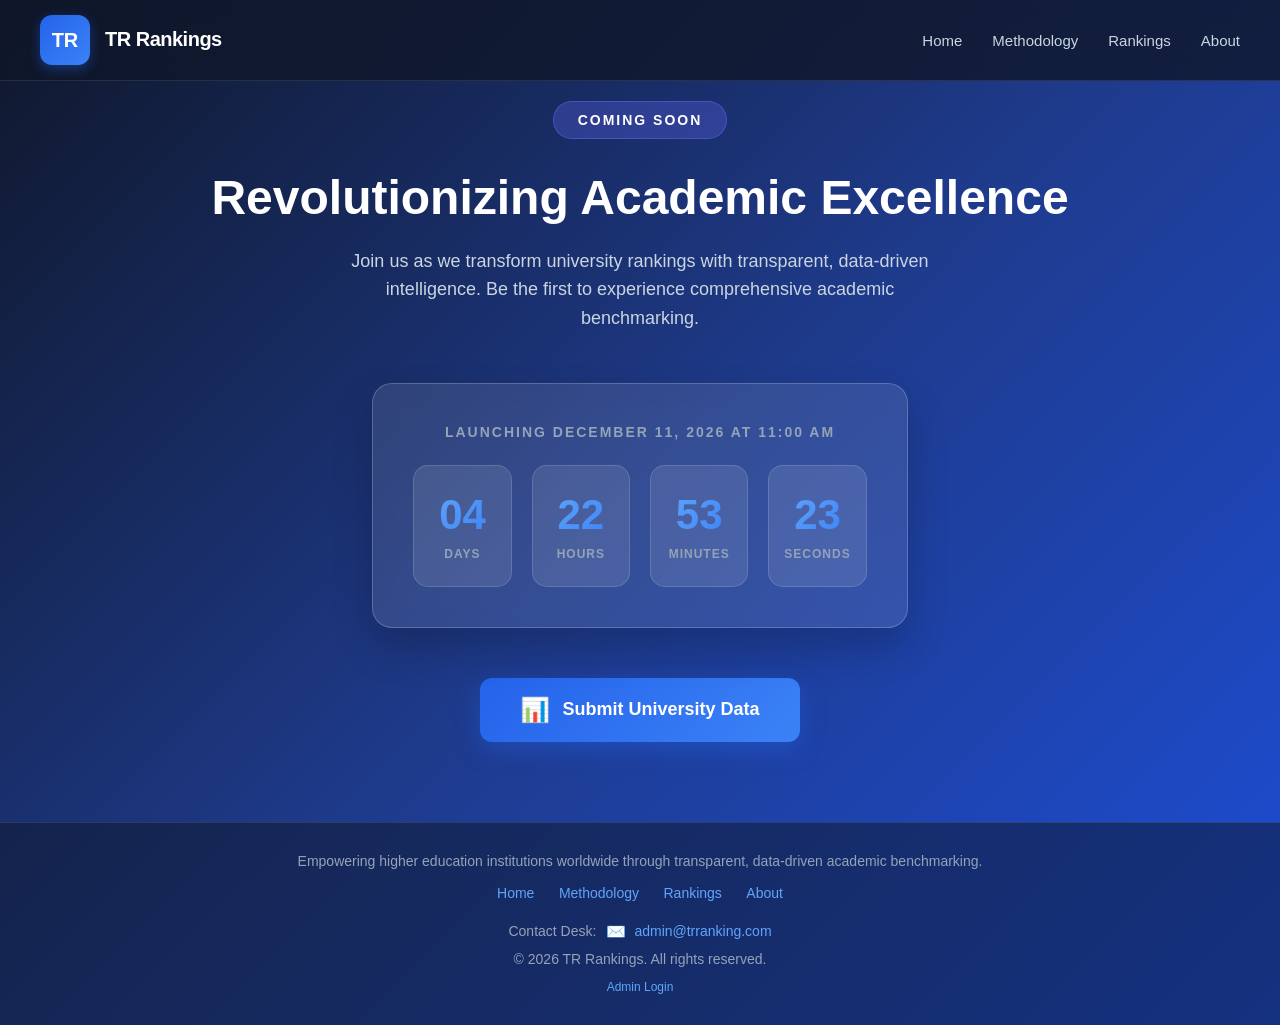
==== commit 2ab50499: "update index.html and style.css for tr Ranking" ====
--- a/index.html
+++ b/index.html
@@ -562,10 +562,9 @@
     <button class="mobile-menu-toggle" onclick="toggleMobileMenu()">☰</button>
     <div class="nav-menu" id="navMenu">
       <a href="index.html">Home</a>
-      <a href="about.html">About Us</a>
       <a href="methodology.html">Methodology</a>
       <a href="rankings.html">Rankings</a>
-      <a href="#contact" onclick="openContact(); return false;">Contact Us</a>
+      <a href="about.html">About</a>
     </div>
   </nav>
 
@@ -619,10 +618,10 @@
     <div class="footer-content">
       <p class="footer-text">Empowering higher education institutions worldwide through transparent, data-driven academic benchmarking.</p>
       <div class="footer-links">
-        <a href="#contact" onclick="openContact(); return false;">Contact Us</a>
-        <a href="about.html">About</a>
+        <a href="index.html">Home</a>
         <a href="methodology.html">Methodology</a>
         <a href="rankings.html">Rankings</a>
+        <a href="about.html">About</a>
       </div>
       <div class="footer-contact-section">
         <span class="footer-contact-label">Contact Desk:</span>
@@ -677,34 +676,6 @@
     </div>
   </div>
 
-  <!-- Contact Form Modal -->
-  <div id="contactModal" class="modal">
-    <div class="modal-content">
-      <span class="modal-close" onclick="closeModal('contactModal')">&times;</span>
-      <h2 class="modal-title">Contact Us</h2>
-      <p class="modal-subtitle">Your message will be sent to admin@trranking.com</p>
-      <form id="contactForm" onsubmit="submitContactForm(event)">
-        <div class="form-group">
-          <label class="form-label">Your Name *</label>
-          <input type="text" class="form-input" name="name" required placeholder="Enter your name">
-        </div>
-        <div class="form-group">
-          <label class="form-label">Email Address *</label>
-          <input type="email" class="form-input" name="email" required placeholder="Enter your email">
-        </div>
-        <div class="form-group">
-          <label class="form-label">Subject *</label>
-          <input type="text" class="form-input" name="subject" required placeholder="Enter subject">
-        </div>
-        <div class="form-group">
-          <label class="form-label">Message *</label>
-          <textarea class="form-textarea" name="message" required placeholder="Enter your message..."></textarea>
-        </div>
-        <button type="submit" class="form-submit">Send Message</button>
-      </form>
-    </div>
-  </div>
-
   <!-- Admin Login Modal -->
   <div id="adminModal" class="modal">
     <div class="modal-content">
@@ -756,11 +727,6 @@
       openModal('datahubModal');
     }
 
-    // Open Contact modal
-    function openContact() {
-      openModal('contactModal');
-    }
-
     // Open Admin Login modal
     function openAdminLogin() {
       openModal('adminModal');
@@ -792,29 +758,6 @@
       form.reset();
     }
 
-    // Submit Contact form
-    function submitContactForm(event) {
-      event.preventDefault();
-      const form = event.target;
-      const formData = new FormData(form);
-
-      const name = formData.get('name');
-      const email = formData.get('email');
-      const subject = formData.get('subject');
-      const message = formData.get('message');
-
-      const mailSubject = encodeURIComponent(`Contact Form: ${subject}`);
-      const body = encodeURIComponent(
-        `Name: ${name}\n` +
-        `Email: ${email}\n\n` +
-        `Message:\n${message}`
-      );
-
-      window.location.href = `mailto:admin@trranking.com?subject=${mailSubject}&body=${body}`;
-      closeModal('contactModal');
-      form.reset();
-    }
-
     // Submit Admin Login form - redirects to Zoho Mail
     function submitAdminLogin(event) {
       event.preventDefault();
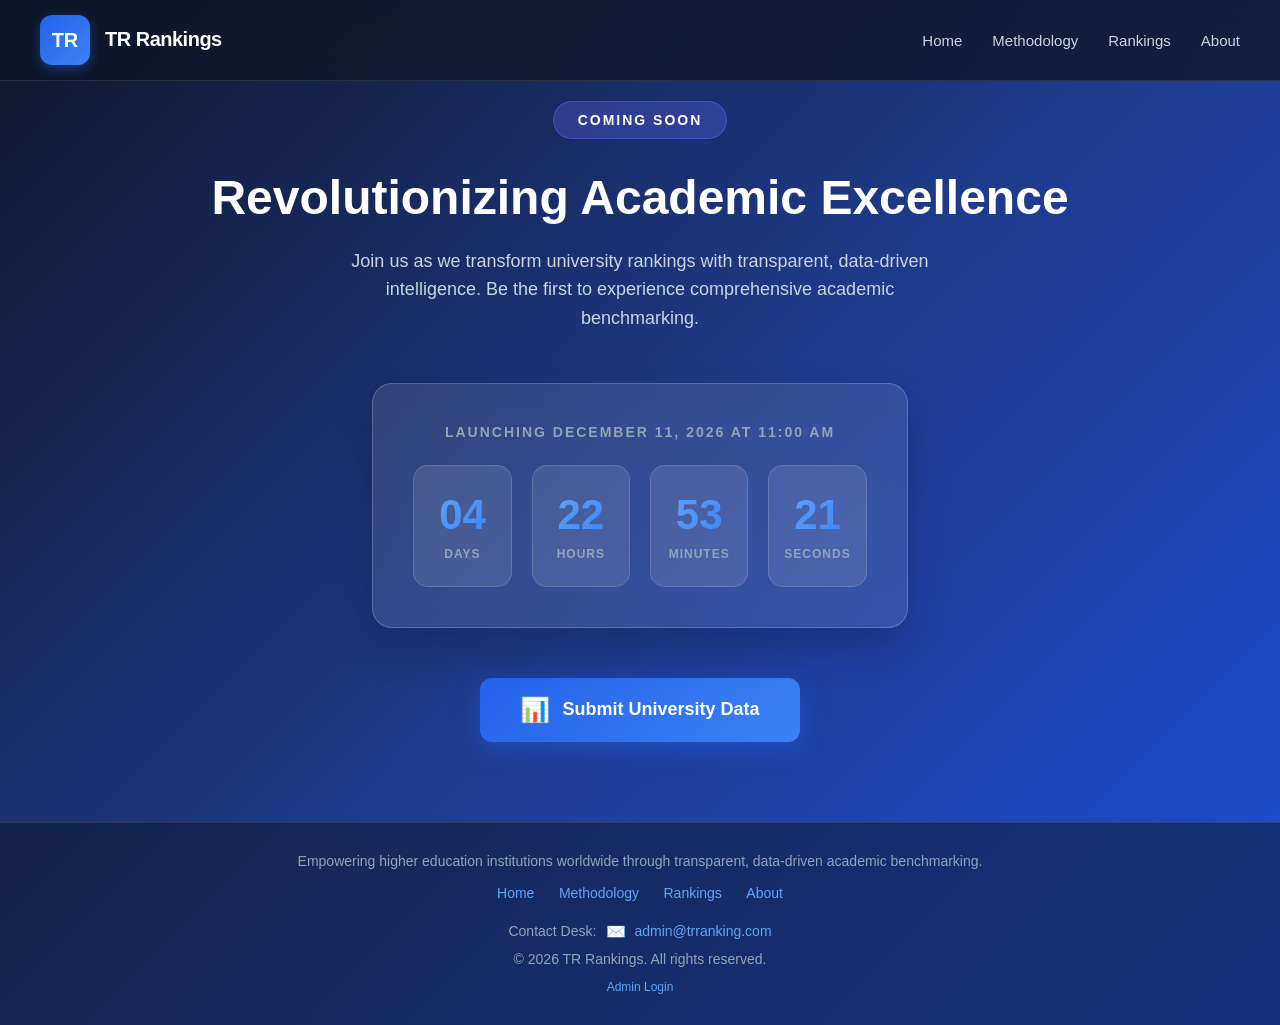
==== commit 798c1029: "connect data submission to  google forms" ====
--- a/index.html
+++ b/index.html
@@ -359,64 +359,7 @@
       font-size: 14px;
       color: #94a3b8;
       text-align: center;
-      margin-bottom: 30px;
-    }
-
-    .form-group {
       margin-bottom: 20px;
-    }
-
-    .form-label {
-      display: block;
-      margin-bottom: 8px;
-      font-size: 14px;
-      font-weight: 500;
-      color: #cbd5e1;
-    }
-
-    .form-input,
-    .form-textarea,
-    .form-select {
-      width: 100%;
-      padding: 12px 15px;
-      background: rgba(255, 255, 255, 0.1);
-      border: 1px solid rgba(255, 255, 255, 0.2);
-      border-radius: 10px;
-      color: white;
-      font-size: 14px;
-      transition: all 0.3s;
-    }
-
-    .form-input:focus,
-    .form-textarea:focus,
-    .form-select:focus {
-      outline: none;
-      border-color: #60a5fa;
-      background: rgba(255, 255, 255, 0.15);
-    }
-
-    .form-textarea {
-      min-height: 100px;
-      resize: vertical;
-    }
-
-    .form-submit {
-      width: 100%;
-      padding: 15px;
-      background: linear-gradient(135deg, #2563eb 0%, #3b82f6 100%);
-      color: white;
-      border: none;
-      border-radius: 10px;
-      font-size: 16px;
-      font-weight: bold;
-      cursor: pointer;
-      transition: all 0.3s;
-      box-shadow: 0 4px 12px rgba(37, 99, 235, 0.4);
-    }
-
-    .form-submit:hover {
-      transform: translateY(-2px);
-      box-shadow: 0 6px 16px rgba(37, 99, 235, 0.5);
     }
 
     .admin-login-link {
@@ -639,40 +582,20 @@
 
   <!-- University Data Submission Modal -->
   <div id="datahubModal" class="modal">
-    <div class="modal-content">
+    <div class="modal-content" style="max-width: 800px; width: 95%;">
       <span class="modal-close" onclick="closeModal('datahubModal')">&times;</span>
       <h2 class="modal-title">Submit University Data</h2>
       <p class="modal-subtitle">Your data will be sent to admin@trranking.com</p>
-      <form id="universityDataForm" onsubmit="submitUniversityData(event)">
-        <div class="form-group">
-          <label class="form-label">University Name *</label>
-          <input type="text" class="form-input" name="universityName" required placeholder="Enter university name">
-        </div>
-        <div class="form-group">
-          <label class="form-label">Contact Email *</label>
-          <input type="email" class="form-input" name="contactEmail" required placeholder="Enter your email">
-        </div>
-        <div class="form-group">
-          <label class="form-label">Country *</label>
-          <input type="text" class="form-input" name="country" required placeholder="Enter country">
-        </div>
-        <div class="form-group">
-          <label class="form-label">Data Category</label>
-          <select class="form-select" name="dataCategory">
-            <option value="research">Research Output</option>
-            <option value="teaching">Teaching Quality</option>
-            <option value="citations">Citations</option>
-            <option value="international">International Outlook</option>
-            <option value="industry">Industry Income</option>
-            <option value="other">Other</option>
-          </select>
-        </div>
-        <div class="form-group">
-          <label class="form-label">Description / Additional Information</label>
-          <textarea class="form-textarea" name="description" placeholder="Describe the data you're submitting..."></textarea>
-        </div>
-        <button type="submit" class="form-submit">Submit Data</button>
-      </form>
+      <iframe
+        src="https://docs.google.com/forms/d/e/1FAIpQLSeQ7PW5vBVmZB2wKFaiojemPACR5iPi24cwiL3p6nIOecWN6w/viewform?embedded=true"
+        width="100%"
+        height="700"
+        frameborder="0"
+        marginheight="0"
+        marginwidth="0"
+        style="border-radius: 10px;">
+        Loading...
+      </iframe>
     </div>
   </div>
 
@@ -732,32 +655,6 @@
       openModal('adminModal');
     }
 
-    // Submit University Data form
-    function submitUniversityData(event) {
-      event.preventDefault();
-      const form = event.target;
-      const formData = new FormData(form);
-
-      const universityName = formData.get('universityName');
-      const contactEmail = formData.get('contactEmail');
-      const country = formData.get('country');
-      const dataCategory = formData.get('dataCategory');
-      const description = formData.get('description');
-
-      const subject = encodeURIComponent(`University Data Submission - ${universityName}`);
-      const body = encodeURIComponent(
-        `University Name: ${universityName}\n` +
-        `Contact Email: ${contactEmail}\n` +
-        `Country: ${country}\n` +
-        `Data Category: ${dataCategory}\n\n` +
-        `Description:\n${description}`
-      );
-
-      window.location.href = `mailto:admin@trranking.com?subject=${subject}&body=${body}`;
-      closeModal('datahubModal');
-      form.reset();
-    }
-
     // Submit Admin Login form - redirects to Zoho Mail
     function submitAdminLogin(event) {
       event.preventDefault();
